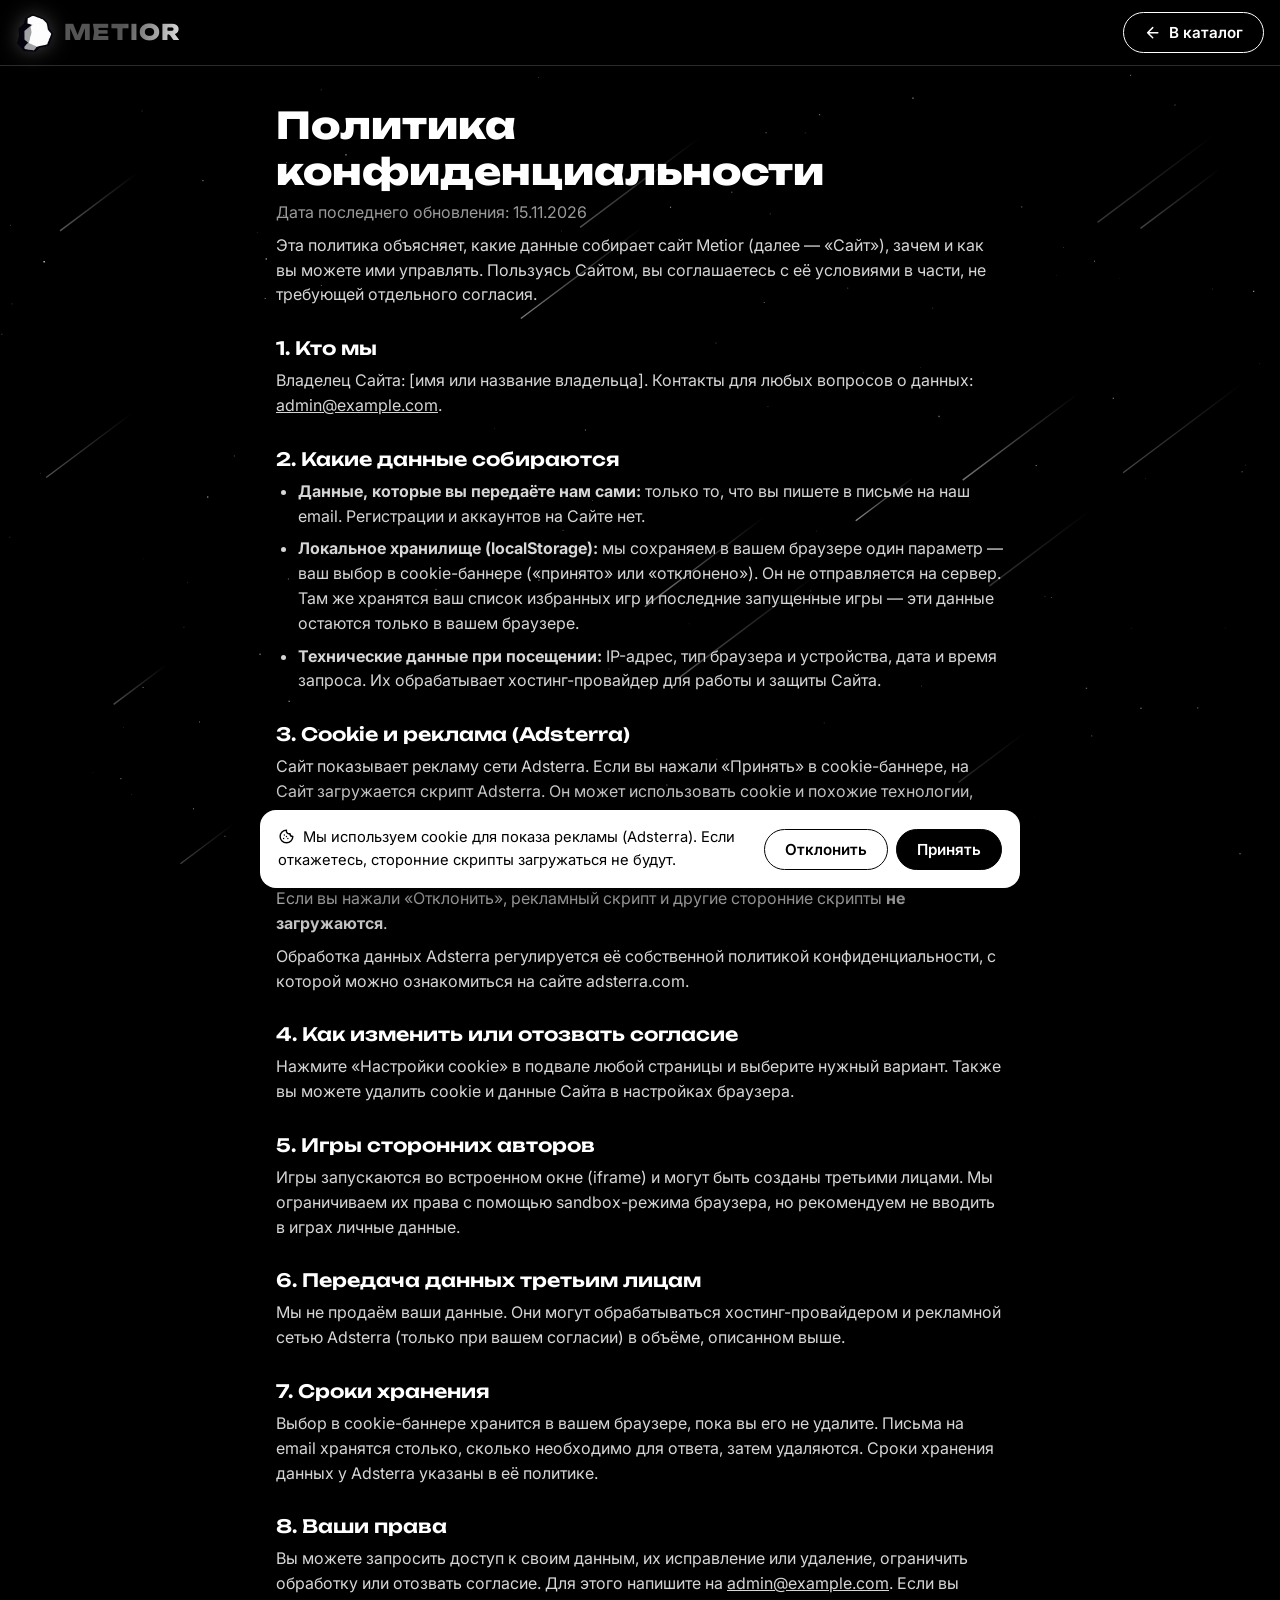
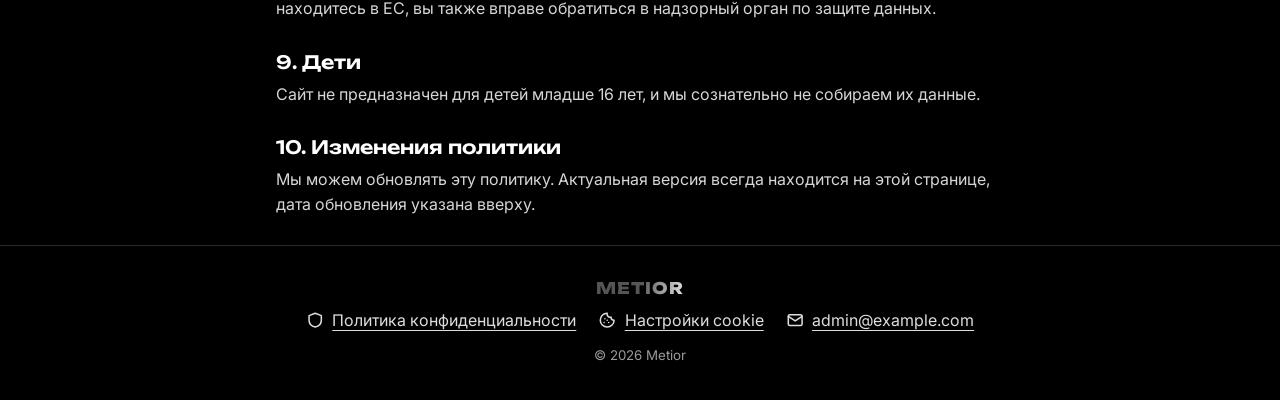
==== privacy.html @ e120f951 "Add files via upload" ====
<!DOCTYPE html>
<html lang="ru">
<head>
<meta charset="utf-8">
<meta name="viewport" content="width=device-width, initial-scale=1, viewport-fit=cover">
<meta name="referrer" content="strict-origin-when-cross-origin">
<title>Политика конфиденциальности — Metior</title>
<link rel="preconnect" href="https://fonts.googleapis.com">
<link rel="preconnect" href="https://fonts.gstatic.com" crossorigin>
<link href="https://fonts.googleapis.com/css2?family=Unbounded:wght@500;800&family=Inter:wght@400;500;600&display=swap" rel="stylesheet">
<link rel="icon" href="favicon.png" type="image/png">
<link rel="stylesheet" href="style.css">
</head>
<body>
<canvas id="bg" aria-hidden="true"></canvas>

<header class="top">
  <a class="brand" href="./" aria-label="Metior — на главную">
    <img class="logo" src="logo.png" width="38" height="38" alt="">
    <span class="brand-name">METIOR</span>
  </a>
  <a class="btn ghost" href="./" style="margin-left:auto"><span data-i="back"></span>В каталог</a>
</header>

<main class="doc">
  <h1>Политика конфиденциальности</h1>
  <p class="upd">Дата последнего обновления: <!-- УКАЖИТЕ ДАТУ -->15.11.2026</p>

  <p>Эта политика объясняет, какие данные собирает сайт Metior (далее — «Сайт»), зачем и как вы можете ими управлять. Пользуясь Сайтом, вы соглашаетесь с её условиями в части, не требующей отдельного согласия.</p>

  <h2>1. Кто мы</h2>
  <p>Владелец Сайта: <!-- УКАЖИТЕ ИМЯ / НАЗВАНИЕ -->[имя или название владельца]. Контакты для любых вопросов о данных: <a href="mailto:admin@example.com">admin@example.com</a>.</p>

  <h2>2. Какие данные собираются</h2>
  <ul>
    <li><strong>Данные, которые вы передаёте нам сами:</strong> только то, что вы пишете в письме на наш email. Регистрации и аккаунтов на Сайте нет.</li>
    <li><strong>Локальное хранилище (localStorage):</strong> мы сохраняем в вашем браузере один параметр — ваш выбор в cookie-баннере («принято» или «отклонено»). Он не отправляется на сервер. Там же хранятся ваш список избранных игр и последние запущенные игры — эти данные остаются только в вашем браузере.</li>
    <li><strong>Технические данные при посещении:</strong> IP-адрес, тип браузера и устройства, дата и время запроса. Их обрабатывает хостинг-провайдер для работы и защиты Сайта.</li>
  </ul>

  <h2>3. Cookie и реклама (Adsterra)</h2>
  <p>Сайт показывает рекламу сети Adsterra. Если вы нажали «Принять» в cookie-баннере, на Сайт загружается скрипт Adsterra. Он может использовать cookie и похожие технологии, чтобы показывать рекламу, ограничивать частоту показов, измерять результаты и предотвращать мошенничество. При этом Adsterra может получать ваш IP-адрес, сведения о браузере и устройстве, а также данные о просмотренных страницах и рекламе.</p>
  <p>Если вы нажали «Отклонить», рекламный скрипт и другие сторонние скрипты <strong>не загружаются</strong>.</p>
  <p>Обработка данных Adsterra регулируется её собственной политикой конфиденциальности, с которой можно ознакомиться на сайте adsterra.com.</p>

  <h2>4. Как изменить или отозвать согласие</h2>
  <p>Нажмите «Настройки cookie» в подвале любой страницы и выберите нужный вариант. Также вы можете удалить cookie и данные Сайта в настройках браузера.</p>

  <h2>5. Игры сторонних авторов</h2>
  <p>Игры запускаются во встроенном окне (iframe) и могут быть созданы третьими лицами. Мы ограничиваем их права с помощью sandbox-режима браузера, но рекомендуем не вводить в играх личные данные.</p>

  <h2>6. Передача данных третьим лицам</h2>
  <p>Мы не продаём ваши данные. Они могут обрабатываться хостинг-провайдером и рекламной сетью Adsterra (только при вашем согласии) в объёме, описанном выше.</p>

  <h2>7. Сроки хранения</h2>
  <p>Выбор в cookie-баннере хранится в вашем браузере, пока вы его не удалите. Письма на email хранятся столько, сколько необходимо для ответа, затем удаляются. Сроки хранения данных у Adsterra указаны в её политике.</p>

  <h2>8. Ваши права</h2>
  <p>Вы можете запросить доступ к своим данным, их исправление или удаление, ограничить обработку или отозвать согласие. Для этого напишите на <a href="mailto:admin@example.com">admin@example.com</a>. Если вы находитесь в ЕС, вы также вправе обратиться в надзорный орган по защите данных.</p>

  <h2>9. Дети</h2>
  <p>Сайт не предназначен для детей младше 16 лет, и мы сознательно не собираем их данные.</p>

  <h2>10. Изменения политики</h2>
  <p>Мы можем обновлять эту политику. Актуальная версия всегда находится на этой странице, дата обновления указана вверху.</p>
</main>

<footer class="foot">
  <span class="brand-name small">METIOR</span>
  <nav aria-label="Правовая информация">
    <a href="privacy.html"><span data-i="shield"></span>Политика конфиденциальности</a>
    <button type="button" id="cookieSettings" class="linklike"><span data-i="cookie"></span>Настройки cookie</button>
    <a href="mailto:admin@example.com"><span data-i="mail"></span>admin@example.com</a>
  </nav>
  <small>© <span id="year"></span> Metior</small>
</footer>

<div id="cookie" class="cookie" role="dialog" aria-label="Согласие на cookie" hidden>
  <p><span data-i="cookie"></span> Мы используем cookie для показа рекламы (Adsterra). Если откажетесь, сторонние скрипты загружаться не будут.</p>
  <div class="cookie-btns">
    <button class="btn ghost" id="cookieNo" type="button">Отклонить</button>
    <button class="btn" id="cookieYes" type="button">Принять</button>
  </div>
</div>

<script src="script.js"></script>
</body>
</html>
---- style.css ----
:root{--bg:#000;--fg:#fff;--dim:#9a9a9a;--line:#2a2a2a;--card:rgba(10,10,10,.72);--r:14px;--ease:cubic-bezier(.2,.8,.2,1)}
*{box-sizing:border-box;margin:0}
html{scroll-behavior:smooth;scroll-padding-top:84px}
body{background:var(--bg);color:var(--fg);font:400 16px/1.55 Inter,system-ui,sans-serif;min-height:100vh;overflow-x:hidden}
body.lock{overflow:hidden}
a{color:inherit}
:focus-visible{outline:2px solid #fff;outline-offset:3px}
#bg{position:fixed;inset:0;width:100%;height:100%;z-index:-1}

/* Шапка */
.top{position:sticky;top:0;z-index:20;display:flex;align-items:center;gap:14px;padding:12px max(16px,env(safe-area-inset-right)) 12px max(16px,env(safe-area-inset-left));background:rgba(0,0,0,.65);backdrop-filter:blur(14px);-webkit-backdrop-filter:blur(14px);border-bottom:1px solid var(--line)}
.brand{display:flex;align-items:center;gap:10px;text-decoration:none}
.logo{display:block;object-fit:contain;filter:drop-shadow(0 0 10px rgba(255,255,255,.25));transition:transform .5s var(--ease)}
.brand:hover .logo{transform:rotate(-20deg) scale(1.1)}
.brand-name{font:800 1.35rem/1 Unbounded,sans-serif;letter-spacing:.06em;background:linear-gradient(100deg,#555 20%,#fff 45%,#555 70%);background-size:250% 100%;-webkit-background-clip:text;background-clip:text;color:transparent;animation:shine 4s linear infinite}
.brand-name.small{font-size:1rem}
@keyframes shine{to{background-position:-250% 0}}
.search{flex:1;max-width:420px;position:relative}
.si{position:absolute;left:14px;top:50%;transform:translateY(-50%);color:var(--dim);pointer-events:none;display:flex}
.search input{width:100%;padding:10px 16px 10px 42px;border-radius:99px;border:1px solid var(--line);background:#0b0b0b;color:#fff;font:inherit;transition:border-color .2s,box-shadow .3s}
.search input:focus{outline:0;border-color:#fff;box-shadow:0 0 0 4px rgba(255,255,255,.12)}
.burger{margin-left:auto;width:44px;height:44px;border:1px solid var(--line);border-radius:12px;background:#0b0b0b;display:grid;place-content:center;gap:5px;cursor:pointer;transition:border-color .2s}
.burger:hover{border-color:#fff}
.burger-ico{width:24px;height:24px}
.burger-ico line{transform-box:fill-box;transform-origin:center;transition:transform .35s var(--ease),opacity .2s}
.menu-open .burger-ico line:nth-child(1){transform:translateY(6px) rotate(45deg)}
.menu-open .burger-ico line:nth-child(2){opacity:0}
.menu-open .burger-ico line:nth-child(3){transform:translateY(-6px) rotate(-45deg)}

/* Боковая карточка меню */
.scrim{position:fixed;inset:0;z-index:30;background:rgba(0,0,0,.6);opacity:0;pointer-events:none;transition:opacity .3s}
.drawer{position:fixed;z-index:40;top:12px;right:12px;bottom:12px;width:min(320px,calc(100% - 24px));padding:26px 22px;background:#fff;color:#000;border-radius:20px;transform:translateX(calc(100% + 24px));transition:transform .45s var(--ease);display:flex;flex-direction:column;gap:12px}
.menu-open .scrim{opacity:1;pointer-events:auto}
.menu-open .drawer{transform:none}
.drawer-title{font:800 1.2rem Unbounded,sans-serif}
.drawer nav{display:flex;flex-direction:column}
.drawer nav a{display:flex;align-items:center;gap:12px;padding:14px 4px;border-bottom:1px solid #ddd;text-decoration:none;font-weight:600;transition:padding-left .25s var(--ease)}
.drawer nav a:hover{padding-left:14px}
.drawer-note{margin-top:auto;color:#666;font-size:.85rem}

main{max-width:1200px;margin:0 auto;padding:22px 16px 10px}

/* Слайдер */
.slider{position:relative;overflow:hidden;border-radius:20px;border:1px solid var(--line);background:#050505}
.track{display:flex;transition:transform .8s var(--ease)}
.slide{min-width:100%;min-height:clamp(190px,34vw,300px);padding:clamp(22px,5vw,48px);display:flex;flex-direction:column;justify-content:center;align-items:flex-start;gap:12px;text-decoration:none;background:radial-gradient(120% 140% at 100% 0,#262626 0,#000 60%)}
.slide .tag{font-size:.8rem;padding:3px 12px;border:1px solid #fff;border-radius:99px}
.slide h3{font:800 clamp(1.4rem,4.5vw,2.6rem)/1.1 Unbounded,sans-serif;max-width:18ch}
.slide p{color:var(--dim);max-width:46ch}
.dots{position:absolute;left:0;right:0;bottom:12px;display:flex;justify-content:center;gap:8px}
.dots button{width:9px;height:9px;padding:0;border-radius:99px;border:1px solid #fff;background:transparent;cursor:pointer;transition:width .35s var(--ease),background .2s}
.dots button.on{width:28px;background:#fff}

/* Игры */
.games{padding:42px 0 30px}
.games h2{font:800 clamp(1.6rem,4vw,2.2rem) Unbounded,sans-serif;margin-bottom:16px}
.chips{display:flex;flex-wrap:wrap;gap:8px;margin-bottom:22px}
.chip{display:inline-flex;align-items:center;gap:7px;padding:7px 16px;border-radius:99px;border:1px solid var(--line);background:transparent;color:#fff;font:inherit;font-size:.9rem;cursor:pointer;transition:background .2s,color .2s,border-color .2s}
.chip:hover{border-color:#fff}
.chip.on{background:#fff;color:#000;border-color:#fff}
.grid{display:grid;grid-template-columns:repeat(auto-fill,minmax(250px,1fr));gap:18px}
.card{display:flex;flex-direction:column;background:var(--card);border:1px solid var(--line);border-radius:var(--r);overflow:hidden;backdrop-filter:blur(6px);transition:transform .4s var(--ease),border-color .3s,box-shadow .4s}
.card:hover{transform:translateY(-6px);border-color:#fff;box-shadow:0 14px 40px rgba(255,255,255,.1)}
.cover{aspect-ratio:16/10;overflow:hidden;display:grid;place-items:center;background:repeating-linear-gradient(135deg,#111 0 12px,#191919 12px 24px)}
.cover img{width:100%;height:100%;object-fit:cover;filter:grayscale(1);transition:transform .6s var(--ease),filter .4s}
.card:hover .cover img{transform:scale(1.07);filter:grayscale(0)}
.ph{width:56px;height:56px;color:#444;stroke-width:1.5}
.info{display:flex;flex-direction:column;gap:8px;padding:14px 16px 16px;flex:1}
.info h3{font:600 1.1rem/1.25 Unbounded,sans-serif}
.author{color:var(--dim);font-size:.9rem}
.tags{display:flex;flex-wrap:wrap;gap:6px}
.tags span{font-size:.75rem;padding:2px 10px;border:1px solid var(--line);border-radius:99px;color:#ccc}
.info .btn{margin-top:auto}
.empty{color:var(--dim);padding:30px 0;text-align:center}
.ico{width:1.15em;height:1.15em;flex:none;fill:none;stroke:currentColor;stroke-width:2;stroke-linecap:round;stroke-linejoin:round;vertical-align:-.2em}

/* Кнопки */
.btn{display:inline-flex;justify-content:center;align-items:center;gap:8px;padding:10px 20px;border-radius:99px;border:1px solid #fff;background:#fff;color:#000;font:600 .95rem Inter,sans-serif;text-decoration:none;cursor:pointer;transition:transform .2s var(--ease),background .2s,color .2s}
.btn:hover{transform:translateY(-2px)}
.btn:active{transform:scale(.97)}
.btn.ghost{background:transparent;color:#fff}
.btn.ghost:hover{background:#fff;color:#000}

/* Плеер */
.player{position:fixed;inset:0;z-index:50;background:#000;display:flex;flex-direction:column;animation:pop .35s var(--ease)}
.player[hidden]{display:none}
@keyframes pop{from{opacity:0;transform:scale(.98)}}
.player-bar{display:flex;align-items:center;justify-content:space-between;gap:10px;padding:10px 14px;border-bottom:1px solid var(--line)}
.player-bar strong{font:600 1rem Unbounded,sans-serif;overflow:hidden;text-overflow:ellipsis;white-space:nowrap}
.player iframe{flex:1;width:100%;border:0;background:#000}

/* Подвал */
.foot{display:flex;flex-direction:column;align-items:center;gap:12px;padding:34px 16px calc(34px + env(safe-area-inset-bottom));border-top:1px solid var(--line);background:rgba(0,0,0,.7);text-align:center}
.foot nav{display:flex;flex-wrap:wrap;justify-content:center;gap:8px 22px}
.foot a,.linklike{display:inline-flex;align-items:center;gap:8px;color:#ddd;text-underline-offset:4px}
.linklike{background:none;border:0;font:inherit;cursor:pointer;text-decoration:underline;padding:0}
.foot a:hover,.linklike:hover{color:#fff}
.foot small{color:var(--dim)}

/* Cookie */
.cookie{position:fixed;z-index:60;left:12px;right:12px;bottom:calc(12px + env(safe-area-inset-bottom));max-width:760px;margin:0 auto;display:flex;flex-wrap:wrap;align-items:center;justify-content:space-between;gap:12px;padding:16px 18px;background:#fff;color:#000;border-radius:16px;box-shadow:0 10px 50px rgba(0,0,0,.7);animation:up .5s var(--ease)}
.cookie[hidden]{display:none}
.cookie p{flex:1 1 280px;font-size:.92rem}
.cookie p .ico{margin-right:4px}
.cookie-btns{display:flex;gap:8px}
.cookie .btn{border-color:#000;background:#000;color:#fff}
.cookie .btn.ghost{background:transparent;color:#000}
.cookie .btn.ghost:hover{background:#000;color:#fff}
@keyframes up{from{transform:translateY(120%)}}

/* Появление при прокрутке */
.reveal{opacity:0;transform:translateY(24px);transition:opacity .6s var(--ease),transform .6s var(--ease)}
.reveal.in{opacity:1;transform:none}

/* Privacy */
.doc{max-width:760px;margin:0 auto;padding:36px 16px 20px}
.doc h1{font:800 clamp(1.6rem,5vw,2.3rem) Unbounded,sans-serif;margin-bottom:6px}
.doc h2{font:600 1.15rem Unbounded,sans-serif;margin:30px 0 8px}
.doc p,.doc li{color:#d6d6d6;margin-bottom:8px}
.doc ul{padding-left:22px}
.doc .upd{color:var(--dim)}

@media (max-width:560px){
  .top{gap:10px}.brand-name{font-size:1.05rem}.logo{width:30px;height:30px}
  .grid{grid-template-columns:1fr}
  .player-bar strong{display:none}
}
@media (prefers-reduced-motion:reduce){
  *,*::before,*::after{animation:none!important;transition:none!important}
  html{scroll-behavior:auto}.reveal{opacity:1;transform:none}
}

/* Избранное, недавние, об авторе */
.card{position:relative}
.fav{display:grid;place-items:center;position:absolute;top:10px;right:10px;z-index:2;width:38px;height:38px;border-radius:50%;border:1px solid #fff;background:rgba(0,0,0,.65);color:#fff;font-size:1.15rem;line-height:1;cursor:pointer;backdrop-filter:blur(4px);transition:transform .25s var(--ease),background .2s,color .2s}
.fav:hover{transform:scale(1.12)}
.fav[aria-pressed="true"]{background:#fff;color:#000}
.fav[aria-pressed="true"] .ico{fill:currentColor}
.recent[hidden]{display:none}
.recent{padding-bottom:10px}
.about{max-width:62ch}
.about p{color:#d6d6d6}
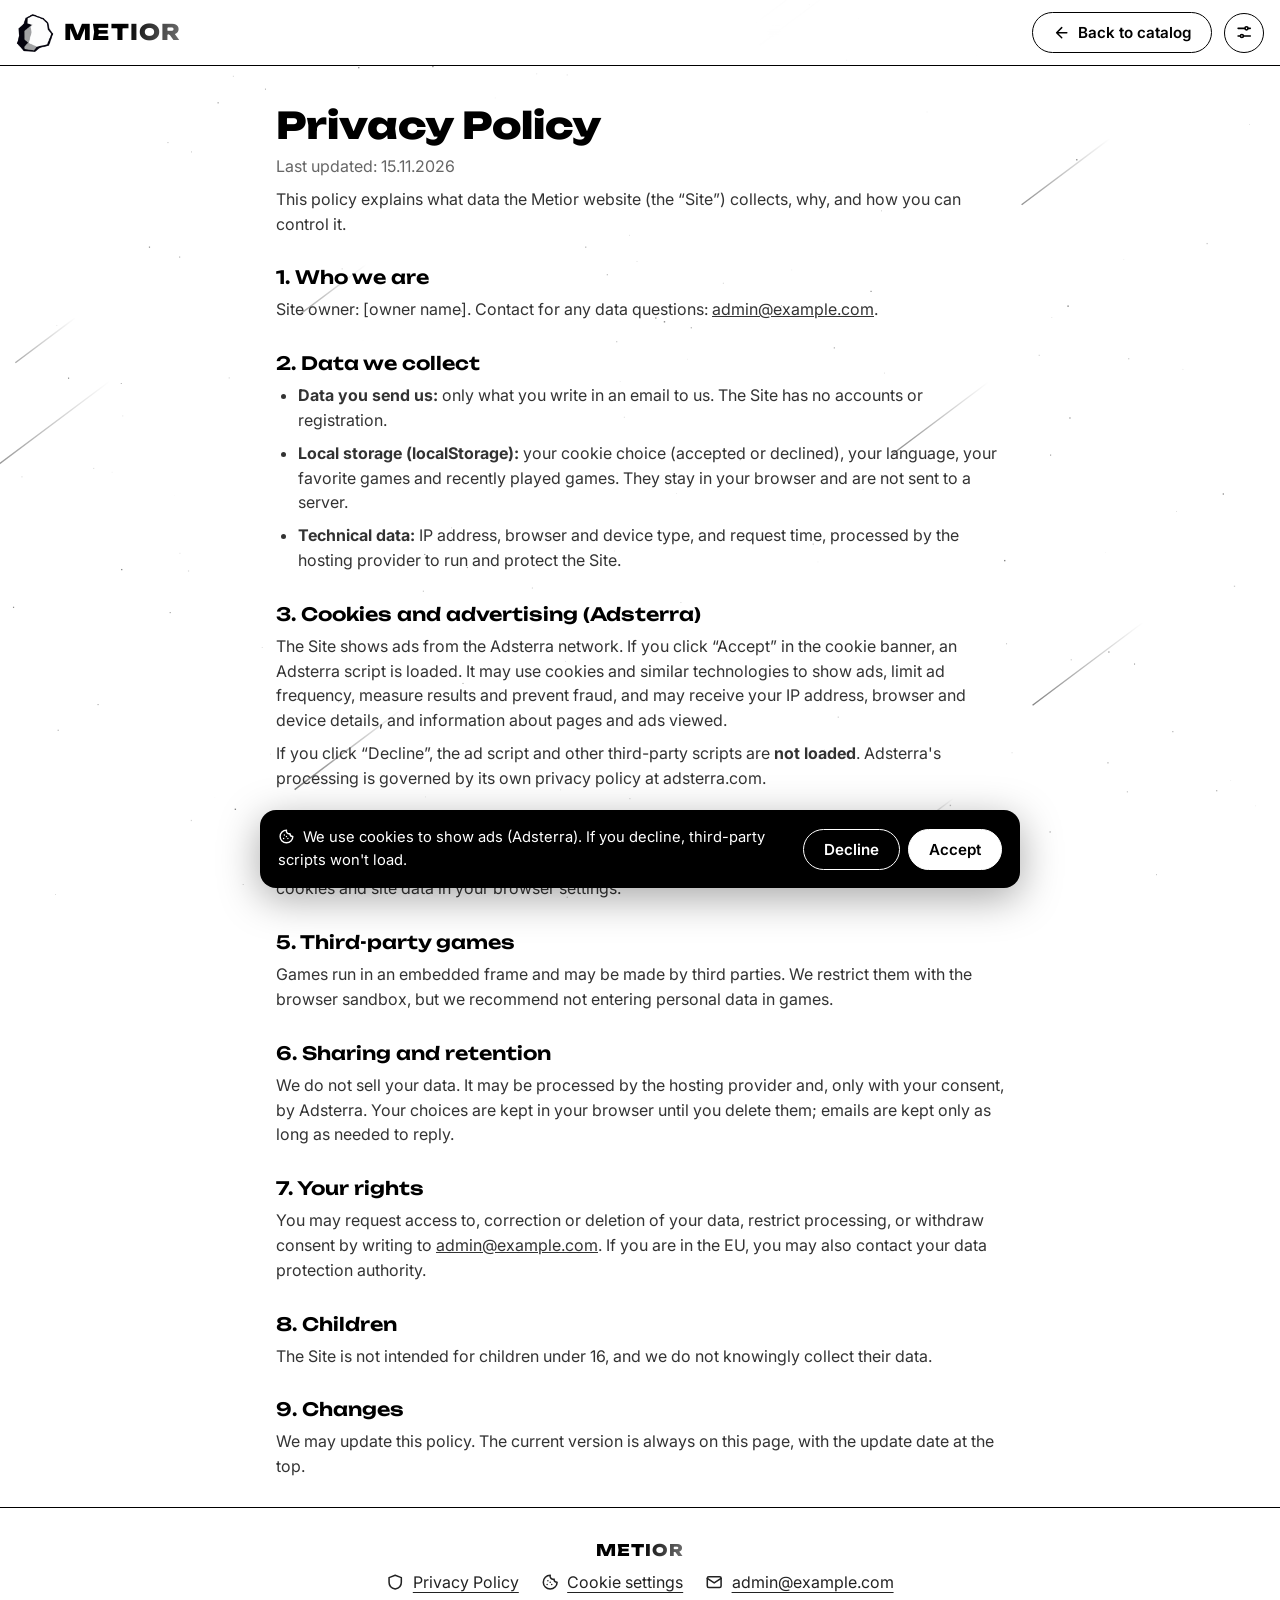
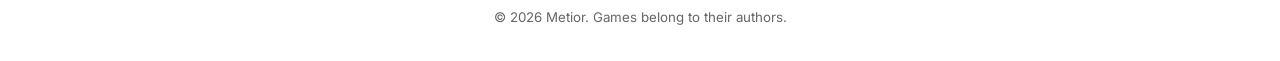
==== commit fb86dc0b: "Add files via upload" ====
--- a/privacy.html
+++ b/privacy.html
@@ -1,17 +1,17 @@
 <!DOCTYPE html>
-<html lang="ru">
+<html lang="en">
 <head>
 <meta charset="utf-8">
 <meta name="viewport" content="width=device-width, initial-scale=1, viewport-fit=cover">
 <meta name="referrer" content="strict-origin-when-cross-origin">
-<title>Политика конфиденциальности — Metior</title>
+<title>Privacy Policy — Metior</title>
 <link rel="preconnect" href="https://fonts.googleapis.com">
 <link rel="preconnect" href="https://fonts.gstatic.com" crossorigin>
 <link href="https://fonts.googleapis.com/css2?family=Unbounded:wght@500;800&family=Inter:wght@400;500;600&display=swap" rel="stylesheet">
 <link rel="icon" href="favicon.png" type="image/png">
 <link rel="stylesheet" href="style.css">
 </head>
-<body>
+<body data-title="title_privacy">
 <canvas id="bg" aria-hidden="true"></canvas>
 
 <header class="top">
@@ -19,10 +19,40 @@
     <img class="logo" src="logo.png" width="38" height="38" alt="">
     <span class="brand-name">METIOR</span>
   </a>
-  <a class="btn ghost" href="./" style="margin-left:auto"><span data-i="back"></span>В каталог</a>
+  <a class="btn ghost" href="./" style="margin-left:auto"><span data-i="back"></span><span data-t="back"></span></a>
+  <button type="button" class="iconbtn" data-open-settings data-t-aria="settings"><span data-i="sliders"></span></button>
 </header>
 
-<main class="doc">
+<main class="doc" data-lang="en">
+  <h1>Privacy Policy</h1>
+  <p class="upd">Last updated: <!-- SET DATE -->15.11.2026</p>
+  <p>This policy explains what data the Metior website (the “Site”) collects, why, and how you can control it.</p>
+  <h2>1. Who we are</h2>
+  <p>Site owner: <!-- SET OWNER NAME -->[owner name]. Contact for any data questions: <a href="mailto:admin@example.com">admin@example.com</a>.</p>
+  <h2>2. Data we collect</h2>
+  <ul>
+    <li><strong>Data you send us:</strong> only what you write in an email to us. The Site has no accounts or registration.</li>
+    <li><strong>Local storage (localStorage):</strong> your cookie choice (accepted or declined), your language, your favorite games and recently played games. They stay in your browser and are not sent to a server.</li>
+    <li><strong>Technical data:</strong> IP address, browser and device type, and request time, processed by the hosting provider to run and protect the Site.</li>
+  </ul>
+  <h2>3. Cookies and advertising (Adsterra)</h2>
+  <p>The Site shows ads from the Adsterra network. If you click “Accept” in the cookie banner, an Adsterra script is loaded. It may use cookies and similar technologies to show ads, limit ad frequency, measure results and prevent fraud, and may receive your IP address, browser and device details, and information about pages and ads viewed.</p>
+  <p>If you click “Decline”, the ad script and other third-party scripts are <strong>not loaded</strong>. Adsterra's processing is governed by its own privacy policy at adsterra.com.</p>
+  <h2>4. Changing your consent</h2>
+  <p>Click “Cookie settings” in the footer of any page and choose an option. You can also clear cookies and site data in your browser settings.</p>
+  <h2>5. Third-party games</h2>
+  <p>Games run in an embedded frame and may be made by third parties. We restrict them with the browser sandbox, but we recommend not entering personal data in games.</p>
+  <h2>6. Sharing and retention</h2>
+  <p>We do not sell your data. It may be processed by the hosting provider and, only with your consent, by Adsterra. Your choices are kept in your browser until you delete them; emails are kept only as long as needed to reply.</p>
+  <h2>7. Your rights</h2>
+  <p>You may request access to, correction or deletion of your data, restrict processing, or withdraw consent by writing to <a href="mailto:admin@example.com">admin@example.com</a>. If you are in the EU, you may also contact your data protection authority.</p>
+  <h2>8. Children</h2>
+  <p>The Site is not intended for children under 16, and we do not knowingly collect their data.</p>
+  <h2>9. Changes</h2>
+  <p>We may update this policy. The current version is always on this page, with the update date at the top.</p>
+</main>
+
+<main class="doc" data-lang="ru">
   <h1>Политика конфиденциальности</h1>
   <p class="upd">Дата последнего обновления: <!-- УКАЖИТЕ ДАТУ -->15.11.2026</p>
 
@@ -34,7 +64,7 @@
   <h2>2. Какие данные собираются</h2>
   <ul>
     <li><strong>Данные, которые вы передаёте нам сами:</strong> только то, что вы пишете в письме на наш email. Регистрации и аккаунтов на Сайте нет.</li>
-    <li><strong>Локальное хранилище (localStorage):</strong> мы сохраняем в вашем браузере один параметр — ваш выбор в cookie-баннере («принято» или «отклонено»). Он не отправляется на сервер. Там же хранятся ваш список избранных игр и последние запущенные игры — эти данные остаются только в вашем браузере.</li>
+    <li><strong>Локальное хранилище (localStorage):</strong> мы сохраняем в вашем браузере один параметр — ваш выбор в cookie-баннере («принято» или «отклонено»). Он не отправляется на сервер. Там же хранятся ваш список избранных игр и последние запущенные игры, а также выбранный язык — эти данные остаются только в вашем браузере.</li>
     <li><strong>Технические данные при посещении:</strong> IP-адрес, тип браузера и устройства, дата и время запроса. Их обрабатывает хостинг-провайдер для работы и защиты Сайта.</li>
   </ul>
 
@@ -68,18 +98,29 @@
 <footer class="foot">
   <span class="brand-name small">METIOR</span>
   <nav aria-label="Правовая информация">
-    <a href="privacy.html"><span data-i="shield"></span>Политика конфиденциальности</a>
-    <button type="button" id="cookieSettings" class="linklike"><span data-i="cookie"></span>Настройки cookie</button>
+    <a href="privacy.html"><span data-i="shield"></span><span data-t="privacy"></span></a>
+    <button type="button" id="cookieSettings" class="linklike"><span data-i="cookie"></span><span data-t="cookie_settings"></span></button>
     <a href="mailto:admin@example.com"><span data-i="mail"></span>admin@example.com</a>
   </nav>
-  <small>© <span id="year"></span> Metior</small>
+  <small>© <span id="year"></span> Metior. <span data-t="rights"></span></small>
 </footer>
 
+<div id="settings" class="modal" role="dialog" aria-modal="true" aria-labelledby="setTitle" hidden>
+  <div class="modal-card">
+    <div class="modal-head">
+      <h2 id="setTitle" data-t="settings"></h2>
+      <button type="button" class="iconbtn" id="settingsClose" data-t-aria="close"><span data-i="x"></span></button>
+    </div>
+    <p class="set-label"><span data-i="globe"></span><span data-t="language"></span></p>
+    <div class="seg" role="group"><button type="button" data-lang-btn="en">English</button><button type="button" data-lang-btn="ru">Русский</button></div>
+  </div>
+</div>
+
 <div id="cookie" class="cookie" role="dialog" aria-label="Согласие на cookie" hidden>
-  <p><span data-i="cookie"></span> Мы используем cookie для показа рекламы (Adsterra). Если откажетесь, сторонние скрипты загружаться не будут.</p>
+  <p><span data-i="cookie"></span> <span data-t="cookie_text"></span></p>
   <div class="cookie-btns">
-    <button class="btn ghost" id="cookieNo" type="button">Отклонить</button>
-    <button class="btn" id="cookieYes" type="button">Принять</button>
+    <button class="btn ghost" id="cookieNo" type="button" data-t="decline"></button>
+    <button class="btn" id="cookieYes" type="button" data-t="accept"></button>
   </div>
 </div>
 
--- a/style.css
+++ b/style.css
@@ -1,52 +1,59 @@
-:root{--bg:#000;--fg:#fff;--dim:#9a9a9a;--line:#2a2a2a;--card:rgba(10,10,10,.72);--r:14px;--ease:cubic-bezier(.2,.8,.2,1)}
+:root{--fg:#000;--dim:#666;--line:#d4d4d4;--r:14px;--ease:cubic-bezier(.2,.8,.2,1)}
 *{box-sizing:border-box;margin:0}
 html{scroll-behavior:smooth;scroll-padding-top:84px}
-body{background:var(--bg);color:var(--fg);font:400 16px/1.55 Inter,system-ui,sans-serif;min-height:100vh;overflow-x:hidden}
+body{background:#fff;color:var(--fg);font:400 16px/1.55 Inter,system-ui,sans-serif;min-height:100vh;overflow-x:hidden}
 body.lock{overflow:hidden}
 a{color:inherit}
-:focus-visible{outline:2px solid #fff;outline-offset:3px}
+button{color:inherit;font:inherit}
+:focus-visible{outline:2px solid #000;outline-offset:3px}
 #bg{position:fixed;inset:0;width:100%;height:100%;z-index:-1}
+html[lang="en"] [data-lang="ru"],html[lang="ru"] [data-lang="en"]{display:none}
+.ico{width:1.15em;height:1.15em;flex:none;fill:none;stroke:currentColor;stroke-width:2;stroke-linecap:round;stroke-linejoin:round;vertical-align:-.2em}
 
 /* Шапка */
-.top{position:sticky;top:0;z-index:20;display:flex;align-items:center;gap:14px;padding:12px max(16px,env(safe-area-inset-right)) 12px max(16px,env(safe-area-inset-left));background:rgba(0,0,0,.65);backdrop-filter:blur(14px);-webkit-backdrop-filter:blur(14px);border-bottom:1px solid var(--line)}
+.top{position:sticky;top:0;z-index:20;display:flex;align-items:center;gap:12px;padding:12px max(16px,env(safe-area-inset-right)) 12px max(16px,env(safe-area-inset-left));background:rgba(255,255,255,.82);backdrop-filter:blur(14px);-webkit-backdrop-filter:blur(14px);border-bottom:1.5px solid #000}
 .brand{display:flex;align-items:center;gap:10px;text-decoration:none}
-.logo{display:block;object-fit:contain;filter:drop-shadow(0 0 10px rgba(255,255,255,.25));transition:transform .5s var(--ease)}
+.logo{display:block;object-fit:contain;transition:transform .5s var(--ease)}
 .brand:hover .logo{transform:rotate(-20deg) scale(1.1)}
-.brand-name{font:800 1.35rem/1 Unbounded,sans-serif;letter-spacing:.06em;background:linear-gradient(100deg,#555 20%,#fff 45%,#555 70%);background-size:250% 100%;-webkit-background-clip:text;background-clip:text;color:transparent;animation:shine 4s linear infinite}
+.brand-name{font:800 1.35rem/1 Unbounded,sans-serif;letter-spacing:.06em;background:linear-gradient(100deg,#000 20%,#8a8a8a 45%,#000 70%);background-size:250% 100%;-webkit-background-clip:text;background-clip:text;color:transparent;animation:shine 4s linear infinite}
 .brand-name.small{font-size:1rem}
 @keyframes shine{to{background-position:-250% 0}}
-.search{flex:1;max-width:420px;position:relative}
+.search{flex:1;min-width:0;max-width:420px;position:relative}
 .si{position:absolute;left:14px;top:50%;transform:translateY(-50%);color:var(--dim);pointer-events:none;display:flex}
-.search input{width:100%;padding:10px 16px 10px 42px;border-radius:99px;border:1px solid var(--line);background:#0b0b0b;color:#fff;font:inherit;transition:border-color .2s,box-shadow .3s}
-.search input:focus{outline:0;border-color:#fff;box-shadow:0 0 0 4px rgba(255,255,255,.12)}
-.burger{margin-left:auto;width:44px;height:44px;border:1px solid var(--line);border-radius:12px;background:#0b0b0b;display:grid;place-content:center;gap:5px;cursor:pointer;transition:border-color .2s}
-.burger:hover{border-color:#fff}
+.search input{width:100%;padding:10px 16px 10px 42px;border-radius:99px;border:1.5px solid #000;background:#fff;color:#000;font:inherit;transition:box-shadow .25s}
+.search input:focus{outline:0;box-shadow:3px 3px 0 #000}
+.burger,.iconbtn{display:grid;place-items:center;flex:none;border:1.5px solid #000;background:#fff;color:#000;cursor:pointer;transition:background .2s,color .2s}
+.burger{margin-left:auto;width:44px;height:44px;border-radius:12px}
+.iconbtn{width:40px;height:40px;border-radius:50%}
+.burger:hover,.iconbtn:hover{background:#000;color:#fff}
 .burger-ico{width:24px;height:24px}
 .burger-ico line{transform-box:fill-box;transform-origin:center;transition:transform .35s var(--ease),opacity .2s}
 .menu-open .burger-ico line:nth-child(1){transform:translateY(6px) rotate(45deg)}
 .menu-open .burger-ico line:nth-child(2){opacity:0}
 .menu-open .burger-ico line:nth-child(3){transform:translateY(-6px) rotate(-45deg)}
 
-/* Боковая карточка меню */
-.scrim{position:fixed;inset:0;z-index:30;background:rgba(0,0,0,.6);opacity:0;pointer-events:none;transition:opacity .3s}
-.drawer{position:fixed;z-index:40;top:12px;right:12px;bottom:12px;width:min(320px,calc(100% - 24px));padding:26px 22px;background:#fff;color:#000;border-radius:20px;transform:translateX(calc(100% + 24px));transition:transform .45s var(--ease);display:flex;flex-direction:column;gap:12px}
+/* Боковая карточка */
+.scrim{position:fixed;inset:0;z-index:30;background:rgba(0,0,0,.45);opacity:0;pointer-events:none;transition:opacity .3s}
+.drawer{position:fixed;z-index:40;top:12px;right:12px;bottom:12px;width:min(320px,calc(100% - 24px));padding:26px 22px;background:#000;color:#fff;border-radius:20px;transform:translateX(calc(100% + 24px));transition:transform .45s var(--ease);display:flex;flex-direction:column;gap:12px;overflow-y:auto}
 .menu-open .scrim{opacity:1;pointer-events:auto}
 .menu-open .drawer{transform:none}
 .drawer-title{font:800 1.2rem Unbounded,sans-serif}
 .drawer nav{display:flex;flex-direction:column}
-.drawer nav a{display:flex;align-items:center;gap:12px;padding:14px 4px;border-bottom:1px solid #ddd;text-decoration:none;font-weight:600;transition:padding-left .25s var(--ease)}
-.drawer nav a:hover{padding-left:14px}
-.drawer-note{margin-top:auto;color:#666;font-size:.85rem}
+.drawer nav a,.drawer nav button{display:flex;align-items:center;gap:12px;width:100%;padding:14px 4px;border:0;border-bottom:1px solid #333;background:none;color:#fff;text-align:left;text-decoration:none;font-weight:600;cursor:pointer;transition:padding-left .25s var(--ease)}
+.drawer nav a:hover,.drawer nav button:hover{padding-left:14px}
+.drawer :focus-visible{outline-color:#fff}
+.drawer-note{margin-top:auto;color:#888;font-size:.85rem}
 
 main{max-width:1200px;margin:0 auto;padding:22px 16px 10px}
 
 /* Слайдер */
-.slider{position:relative;overflow:hidden;border-radius:20px;border:1px solid var(--line);background:#050505}
+.slider{position:relative;overflow:hidden;border-radius:20px;background:#000;color:#fff}
 .track{display:flex;transition:transform .8s var(--ease)}
-.slide{min-width:100%;min-height:clamp(190px,34vw,300px);padding:clamp(22px,5vw,48px);display:flex;flex-direction:column;justify-content:center;align-items:flex-start;gap:12px;text-decoration:none;background:radial-gradient(120% 140% at 100% 0,#262626 0,#000 60%)}
+.slide{min-width:100%;min-height:clamp(190px,34vw,300px);padding:clamp(22px,5vw,48px);display:flex;flex-direction:column;justify-content:center;align-items:flex-start;gap:12px;text-decoration:none;background:radial-gradient(120% 140% at 100% 0,#333 0,#000 60%)}
 .slide .tag{font-size:.8rem;padding:3px 12px;border:1px solid #fff;border-radius:99px}
 .slide h3{font:800 clamp(1.4rem,4.5vw,2.6rem)/1.1 Unbounded,sans-serif;max-width:18ch}
-.slide p{color:var(--dim);max-width:46ch}
+.slide p{color:#bbb;max-width:46ch}
+.slide:focus-visible{outline-color:#fff;outline-offset:-4px}
 .dots{position:absolute;left:0;right:0;bottom:12px;display:flex;justify-content:center;gap:8px}
 .dots button{width:9px;height:9px;padding:0;border-radius:99px;border:1px solid #fff;background:transparent;cursor:pointer;transition:width .35s var(--ease),background .2s}
 .dots button.on{width:28px;background:#fff}
@@ -54,74 +61,98 @@
 /* Игры */
 .games{padding:42px 0 30px}
 .games h2{font:800 clamp(1.6rem,4vw,2.2rem) Unbounded,sans-serif;margin-bottom:16px}
-.chips{display:flex;flex-wrap:wrap;gap:8px;margin-bottom:22px}
-.chip{display:inline-flex;align-items:center;gap:7px;padding:7px 16px;border-radius:99px;border:1px solid var(--line);background:transparent;color:#fff;font:inherit;font-size:.9rem;cursor:pointer;transition:background .2s,color .2s,border-color .2s}
-.chip:hover{border-color:#fff}
-.chip.on{background:#fff;color:#000;border-color:#fff}
-.grid{display:grid;grid-template-columns:repeat(auto-fill,minmax(250px,1fr));gap:18px}
-.card{display:flex;flex-direction:column;background:var(--card);border:1px solid var(--line);border-radius:var(--r);overflow:hidden;backdrop-filter:blur(6px);transition:transform .4s var(--ease),border-color .3s,box-shadow .4s}
-.card:hover{transform:translateY(-6px);border-color:#fff;box-shadow:0 14px 40px rgba(255,255,255,.1)}
-.cover{aspect-ratio:16/10;overflow:hidden;display:grid;place-items:center;background:repeating-linear-gradient(135deg,#111 0 12px,#191919 12px 24px)}
+.chips{display:flex;flex-wrap:nowrap;gap:8px;margin:0 -16px 22px;padding:2px 16px 8px;overflow-x:auto;scroll-snap-type:x proximity;scrollbar-width:none;-webkit-overflow-scrolling:touch}
+.chips::-webkit-scrollbar{display:none}
+.chip{flex:none;scroll-snap-align:start;white-space:nowrap;display:inline-flex;align-items:center;gap:7px;padding:8px 18px;border-radius:99px;border:1.5px solid #000;background:#fff;color:#000;font-size:.92rem;cursor:pointer;transition:background .2s,color .2s}
+.chip:hover{background:#eee}
+.chip.on,.chip.on:hover{background:#000;color:#fff}
+.grid{display:grid;grid-template-columns:repeat(auto-fill,minmax(250px,1fr));gap:20px}
+.card{position:relative;display:flex;flex-direction:column;background:#fff;border:1.5px solid #000;border-radius:var(--r);overflow:hidden;transition:transform .35s var(--ease),box-shadow .35s var(--ease)}
+.card:hover{transform:translate(-4px,-4px);box-shadow:7px 7px 0 #000}
+.cover{aspect-ratio:16/10;overflow:hidden;display:grid;place-items:center;border-bottom:1.5px solid #000;background:repeating-linear-gradient(135deg,#f3f3f3 0 12px,#e8e8e8 12px 24px)}
 .cover img{width:100%;height:100%;object-fit:cover;filter:grayscale(1);transition:transform .6s var(--ease),filter .4s}
 .card:hover .cover img{transform:scale(1.07);filter:grayscale(0)}
-.ph{width:56px;height:56px;color:#444;stroke-width:1.5}
+.ph{width:56px;height:56px;color:#aaa;stroke-width:1.5}
 .info{display:flex;flex-direction:column;gap:8px;padding:14px 16px 16px;flex:1}
 .info h3{font:600 1.1rem/1.25 Unbounded,sans-serif}
 .author{color:var(--dim);font-size:.9rem}
 .tags{display:flex;flex-wrap:wrap;gap:6px}
-.tags span{font-size:.75rem;padding:2px 10px;border:1px solid var(--line);border-radius:99px;color:#ccc}
+.tags span{font-size:.75rem;padding:2px 10px;border:1px solid #bbb;border-radius:99px;color:#333}
 .info .btn{margin-top:auto}
+.fav{display:grid;place-items:center;position:absolute;top:10px;right:10px;z-index:2;width:38px;height:38px;border-radius:50%;border:1.5px solid #000;background:#fff;color:#000;cursor:pointer;transition:transform .25s var(--ease),background .2s,color .2s}
+.fav:hover{transform:scale(1.12)}
+.fav[aria-pressed="true"]{background:#000;color:#fff}
+.fav[aria-pressed="true"] .ico{fill:currentColor}
 .empty{color:var(--dim);padding:30px 0;text-align:center}
-.ico{width:1.15em;height:1.15em;flex:none;fill:none;stroke:currentColor;stroke-width:2;stroke-linecap:round;stroke-linejoin:round;vertical-align:-.2em}
+.recent[hidden]{display:none}
+.recent{padding-bottom:10px}
+.about{max-width:62ch}
+.about p{color:#333}
 
 /* Кнопки */
-.btn{display:inline-flex;justify-content:center;align-items:center;gap:8px;padding:10px 20px;border-radius:99px;border:1px solid #fff;background:#fff;color:#000;font:600 .95rem Inter,sans-serif;text-decoration:none;cursor:pointer;transition:transform .2s var(--ease),background .2s,color .2s}
+.btn{display:inline-flex;justify-content:center;align-items:center;gap:8px;padding:10px 20px;border-radius:99px;border:1.5px solid #000;background:#000;color:#fff;font:600 .95rem Inter,sans-serif;text-decoration:none;cursor:pointer;transition:transform .2s var(--ease),background .2s,color .2s}
 .btn:hover{transform:translateY(-2px)}
 .btn:active{transform:scale(.97)}
-.btn.ghost{background:transparent;color:#fff}
-.btn.ghost:hover{background:#fff;color:#000}
+.btn.ghost{background:#fff;color:#000}
+.btn.ghost:hover{background:#000;color:#fff}
 
-/* Плеер */
-.player{position:fixed;inset:0;z-index:50;background:#000;display:flex;flex-direction:column;animation:pop .35s var(--ease)}
+/* Плеер (тёмный, чтобы игры смотрелись лучше) */
+.player{position:fixed;inset:0;z-index:50;background:#000;color:#fff;display:flex;flex-direction:column;animation:pop .35s var(--ease)}
 .player[hidden]{display:none}
 @keyframes pop{from{opacity:0;transform:scale(.98)}}
-.player-bar{display:flex;align-items:center;justify-content:space-between;gap:10px;padding:10px 14px;border-bottom:1px solid var(--line)}
+.player-bar{display:flex;align-items:center;justify-content:space-between;gap:10px;padding:10px 14px;border-bottom:1px solid #333}
 .player-bar strong{font:600 1rem Unbounded,sans-serif;overflow:hidden;text-overflow:ellipsis;white-space:nowrap}
+.player .btn.ghost{background:transparent;color:#fff;border-color:#fff}
+.player .btn.ghost:hover{background:#fff;color:#000}
+.player :focus-visible{outline-color:#fff}
 .player iframe{flex:1;width:100%;border:0;background:#000}
 
 /* Подвал */
-.foot{display:flex;flex-direction:column;align-items:center;gap:12px;padding:34px 16px calc(34px + env(safe-area-inset-bottom));border-top:1px solid var(--line);background:rgba(0,0,0,.7);text-align:center}
+.foot{display:flex;flex-direction:column;align-items:center;gap:12px;padding:34px 16px calc(34px + env(safe-area-inset-bottom));border-top:1.5px solid #000;background:rgba(255,255,255,.88);text-align:center}
 .foot nav{display:flex;flex-wrap:wrap;justify-content:center;gap:8px 22px}
-.foot a,.linklike{display:inline-flex;align-items:center;gap:8px;color:#ddd;text-underline-offset:4px}
-.linklike{background:none;border:0;font:inherit;cursor:pointer;text-decoration:underline;padding:0}
-.foot a:hover,.linklike:hover{color:#fff}
+.foot a,.linklike{display:inline-flex;align-items:center;gap:8px;color:#222;text-underline-offset:4px}
+.linklike{background:none;border:0;cursor:pointer;text-decoration:underline;padding:0}
+.foot a:hover,.linklike:hover{color:#000}
 .foot small{color:var(--dim)}
 
 /* Cookie */
-.cookie{position:fixed;z-index:60;left:12px;right:12px;bottom:calc(12px + env(safe-area-inset-bottom));max-width:760px;margin:0 auto;display:flex;flex-wrap:wrap;align-items:center;justify-content:space-between;gap:12px;padding:16px 18px;background:#fff;color:#000;border-radius:16px;box-shadow:0 10px 50px rgba(0,0,0,.7);animation:up .5s var(--ease)}
+.cookie{position:fixed;z-index:60;left:12px;right:12px;bottom:calc(12px + env(safe-area-inset-bottom));max-width:760px;margin:0 auto;display:flex;flex-wrap:wrap;align-items:center;justify-content:space-between;gap:12px;padding:16px 18px;background:#000;color:#fff;border-radius:16px;box-shadow:0 10px 40px rgba(0,0,0,.35);animation:up .5s var(--ease)}
 .cookie[hidden]{display:none}
 .cookie p{flex:1 1 280px;font-size:.92rem}
 .cookie p .ico{margin-right:4px}
 .cookie-btns{display:flex;gap:8px}
-.cookie .btn{border-color:#000;background:#000;color:#fff}
-.cookie .btn.ghost{background:transparent;color:#000}
-.cookie .btn.ghost:hover{background:#000;color:#fff}
+.cookie .btn{background:#fff;color:#000;border-color:#fff}
+.cookie .btn.ghost{background:transparent;color:#fff}
+.cookie .btn.ghost:hover{background:#fff;color:#000}
+.cookie :focus-visible{outline-color:#fff}
 @keyframes up{from{transform:translateY(120%)}}
 
+/* Настройки */
+.modal{position:fixed;inset:0;z-index:70;display:grid;place-items:center;padding:16px;background:rgba(0,0,0,.5)}
+.modal[hidden]{display:none}
+.modal-card{width:min(380px,100%);background:#fff;color:#000;border:1.5px solid #000;border-radius:20px;padding:20px;box-shadow:8px 8px 0 #000;animation:pop .3s var(--ease)}
+.modal-head{display:flex;justify-content:space-between;align-items:center;margin-bottom:18px}
+.modal-head h2{font:800 1.2rem Unbounded,sans-serif}
+.set-label{display:flex;align-items:center;gap:8px;font-weight:600;margin-bottom:10px}
+.seg{display:flex;gap:8px}
+.seg button{flex:1;padding:12px;border-radius:12px;border:1.5px solid #000;background:#fff;color:#000;font-weight:600;cursor:pointer;transition:background .2s,color .2s}
+.seg button[aria-pressed="true"]{background:#000;color:#fff}
+
 /* Появление при прокрутке */
-.reveal{opacity:0;transform:translateY(24px);transition:opacity .6s var(--ease),transform .6s var(--ease)}
+.reveal{opacity:0;transform:translateY(24px);transition:opacity .6s var(--ease),transform .6s var(--ease),box-shadow .35s var(--ease)}
 .reveal.in{opacity:1;transform:none}
+.reveal.in:hover{transform:translate(-4px,-4px)}
 
 /* Privacy */
 .doc{max-width:760px;margin:0 auto;padding:36px 16px 20px}
 .doc h1{font:800 clamp(1.6rem,5vw,2.3rem) Unbounded,sans-serif;margin-bottom:6px}
 .doc h2{font:600 1.15rem Unbounded,sans-serif;margin:30px 0 8px}
-.doc p,.doc li{color:#d6d6d6;margin-bottom:8px}
+.doc p,.doc li{color:#333;margin-bottom:8px}
 .doc ul{padding-left:22px}
 .doc .upd{color:var(--dim)}
 
 @media (max-width:560px){
-  .top{gap:10px}.brand-name{font-size:1.05rem}.logo{width:30px;height:30px}
+  .top{gap:10px}.brand{gap:8px}.brand-name{font-size:1.05rem}.logo{width:30px;height:30px}
   .grid{grid-template-columns:1fr}
   .player-bar strong{display:none}
 }
@@ -129,14 +160,3 @@
   *,*::before,*::after{animation:none!important;transition:none!important}
   html{scroll-behavior:auto}.reveal{opacity:1;transform:none}
 }
-
-/* Избранное, недавние, об авторе */
-.card{position:relative}
-.fav{display:grid;place-items:center;position:absolute;top:10px;right:10px;z-index:2;width:38px;height:38px;border-radius:50%;border:1px solid #fff;background:rgba(0,0,0,.65);color:#fff;font-size:1.15rem;line-height:1;cursor:pointer;backdrop-filter:blur(4px);transition:transform .25s var(--ease),background .2s,color .2s}
-.fav:hover{transform:scale(1.12)}
-.fav[aria-pressed="true"]{background:#fff;color:#000}
-.fav[aria-pressed="true"] .ico{fill:currentColor}
-.recent[hidden]{display:none}
-.recent{padding-bottom:10px}
-.about{max-width:62ch}
-.about p{color:#d6d6d6}
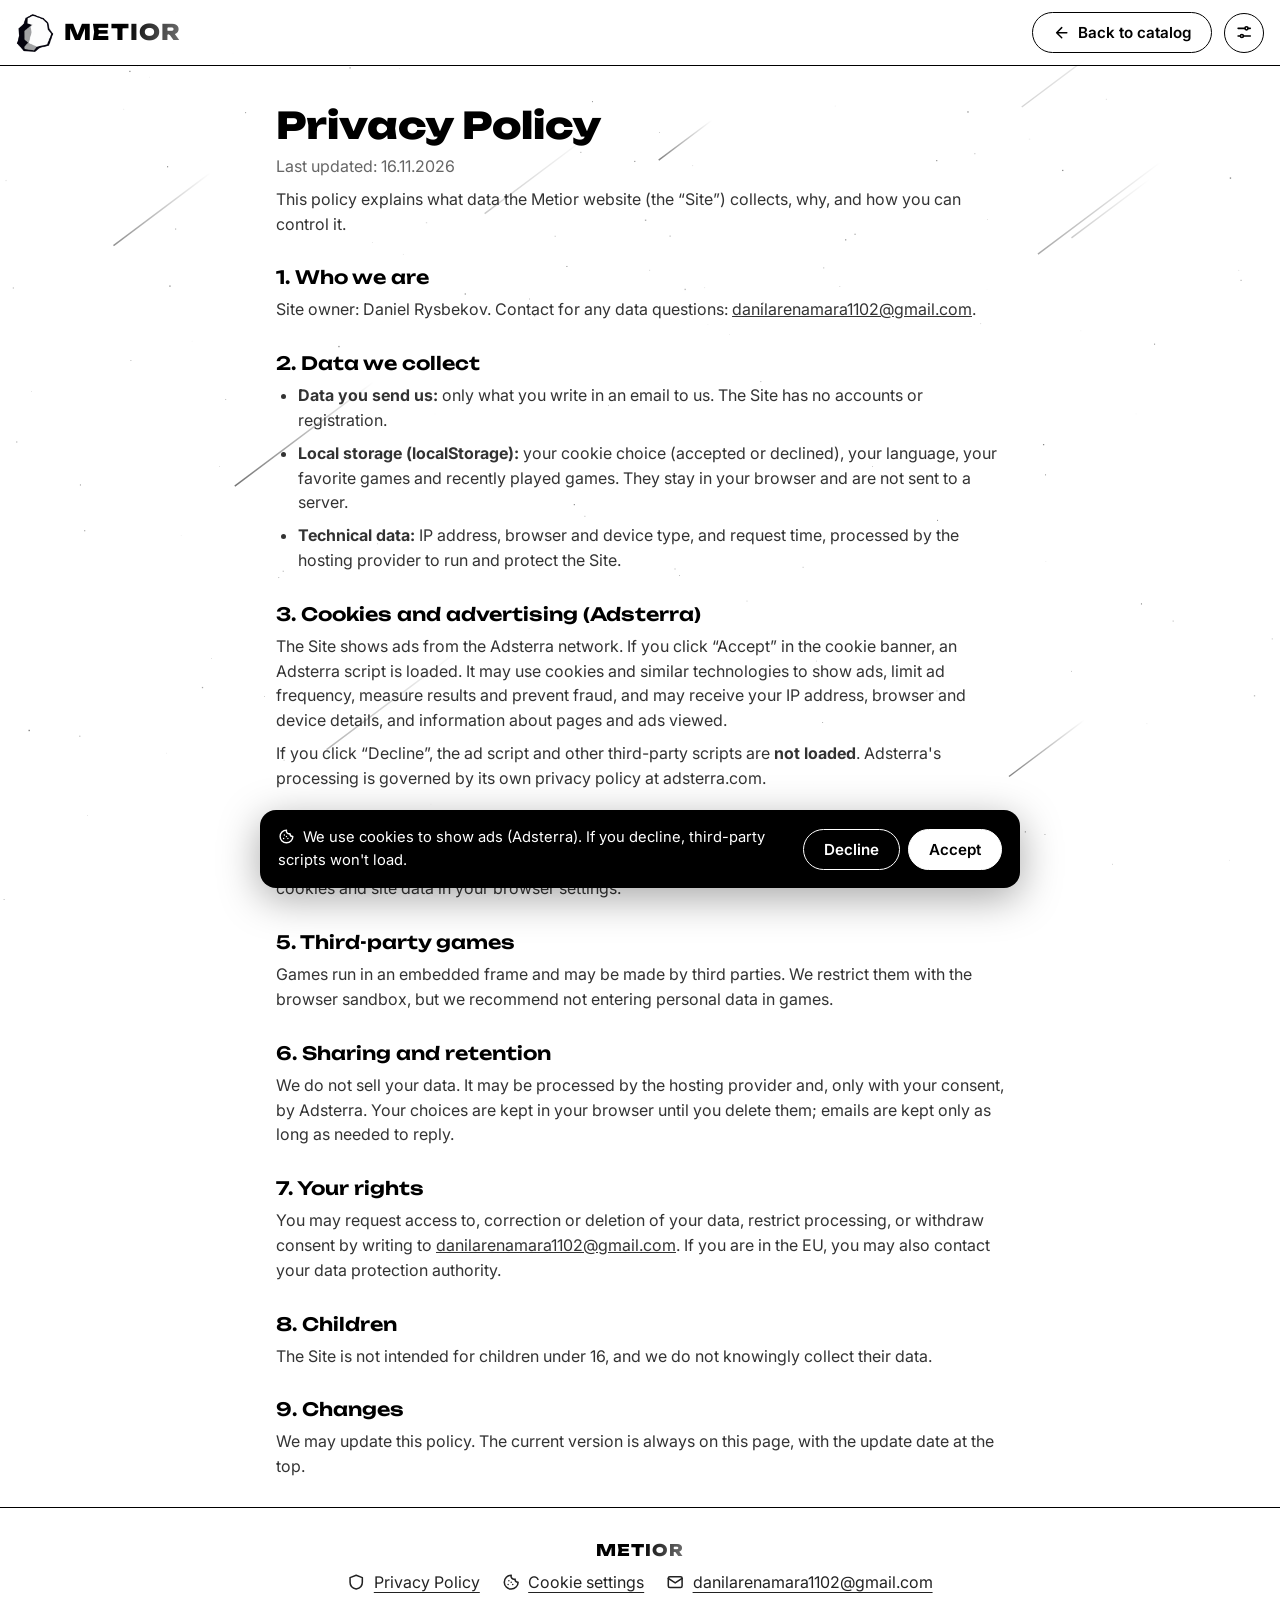
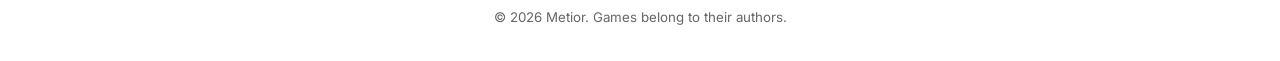
==== commit 83d5641f: "Add files via upload" ====
--- a/privacy.html
+++ b/privacy.html
@@ -25,10 +25,10 @@
 
 <main class="doc" data-lang="en">
   <h1>Privacy Policy</h1>
-  <p class="upd">Last updated: <!-- SET DATE -->15.11.2026</p>
+  <p class="upd">Last updated: 16.11.2026</p>
   <p>This policy explains what data the Metior website (the “Site”) collects, why, and how you can control it.</p>
   <h2>1. Who we are</h2>
-  <p>Site owner: <!-- SET OWNER NAME -->[owner name]. Contact for any data questions: <a href="mailto:admin@example.com">admin@example.com</a>.</p>
+  <p>Site owner: Daniel Rysbekov. Contact for any data questions: <a href="mailto:danilarenamara1102@gmail.com">danilarenamara1102@gmail.com</a>.</p>
   <h2>2. Data we collect</h2>
   <ul>
     <li><strong>Data you send us:</strong> only what you write in an email to us. The Site has no accounts or registration.</li>
@@ -45,7 +45,7 @@
   <h2>6. Sharing and retention</h2>
   <p>We do not sell your data. It may be processed by the hosting provider and, only with your consent, by Adsterra. Your choices are kept in your browser until you delete them; emails are kept only as long as needed to reply.</p>
   <h2>7. Your rights</h2>
-  <p>You may request access to, correction or deletion of your data, restrict processing, or withdraw consent by writing to <a href="mailto:admin@example.com">admin@example.com</a>. If you are in the EU, you may also contact your data protection authority.</p>
+  <p>You may request access to, correction or deletion of your data, restrict processing, or withdraw consent by writing to <a href="mailto:danilarenamara1102@gmail.com">danilarenamara1102@gmail.com</a>. If you are in the EU, you may also contact your data protection authority.</p>
   <h2>8. Children</h2>
   <p>The Site is not intended for children under 16, and we do not knowingly collect their data.</p>
   <h2>9. Changes</h2>
@@ -54,12 +54,12 @@
 
 <main class="doc" data-lang="ru">
   <h1>Политика конфиденциальности</h1>
-  <p class="upd">Дата последнего обновления: <!-- УКАЖИТЕ ДАТУ -->15.11.2026</p>
+  <p class="upd">Дата последнего обновления: 16.11.2026</p>
 
   <p>Эта политика объясняет, какие данные собирает сайт Metior (далее — «Сайт»), зачем и как вы можете ими управлять. Пользуясь Сайтом, вы соглашаетесь с её условиями в части, не требующей отдельного согласия.</p>
 
   <h2>1. Кто мы</h2>
-  <p>Владелец Сайта: <!-- УКАЖИТЕ ИМЯ / НАЗВАНИЕ -->[имя или название владельца]. Контакты для любых вопросов о данных: <a href="mailto:admin@example.com">admin@example.com</a>.</p>
+  <p>Владелец Сайта: Даниель Рысбеков. Контакты для любых вопросов о данных: <a href="mailto:danilarenamara1102@gmail.com">danilarenamara1102@gmail.com</a>.</p>
 
   <h2>2. Какие данные собираются</h2>
   <ul>
@@ -86,7 +86,7 @@
   <p>Выбор в cookie-баннере хранится в вашем браузере, пока вы его не удалите. Письма на email хранятся столько, сколько необходимо для ответа, затем удаляются. Сроки хранения данных у Adsterra указаны в её политике.</p>
 
   <h2>8. Ваши права</h2>
-  <p>Вы можете запросить доступ к своим данным, их исправление или удаление, ограничить обработку или отозвать согласие. Для этого напишите на <a href="mailto:admin@example.com">admin@example.com</a>. Если вы находитесь в ЕС, вы также вправе обратиться в надзорный орган по защите данных.</p>
+  <p>Вы можете запросить доступ к своим данным, их исправление или удаление, ограничить обработку или отозвать согласие. Для этого напишите на <a href="mailto:danilarenamara1102@gmail.com">danilarenamara1102@gmail.com</a>. Если вы находитесь в ЕС, вы также вправе обратиться в надзорный орган по защите данных.</p>
 
   <h2>9. Дети</h2>
   <p>Сайт не предназначен для детей младше 16 лет, и мы сознательно не собираем их данные.</p>
@@ -100,7 +100,7 @@
   <nav aria-label="Правовая информация">
     <a href="privacy.html"><span data-i="shield"></span><span data-t="privacy"></span></a>
     <button type="button" id="cookieSettings" class="linklike"><span data-i="cookie"></span><span data-t="cookie_settings"></span></button>
-    <a href="mailto:admin@example.com"><span data-i="mail"></span>admin@example.com</a>
+    <a href="mailto:danilarenamara1102@gmail.com"><span data-i="mail"></span>danilarenamara1102@gmail.com</a>
   </nav>
   <small>© <span id="year"></span> Metior. <span data-t="rights"></span></small>
 </footer>
--- a/style.css
+++ b/style.css
@@ -160,3 +160,10 @@
   *,*::before,*::after{animation:none!important;transition:none!important}
   html{scroll-behavior:auto}.reveal{opacity:1;transform:none}
 }
+
+/* Реклама: слоты скрыты, пока нет согласия */
+.ad{display:none;max-width:1200px;margin:14px auto;padding:0 16px;text-align:center}
+.ad.on{display:block}
+.ad-native{padding:0;margin:10px 0 0}
+.ad-label{display:block;margin-bottom:4px;color:var(--dim);font-size:.7rem}
+.ad iframe{display:block;margin:0 auto}
